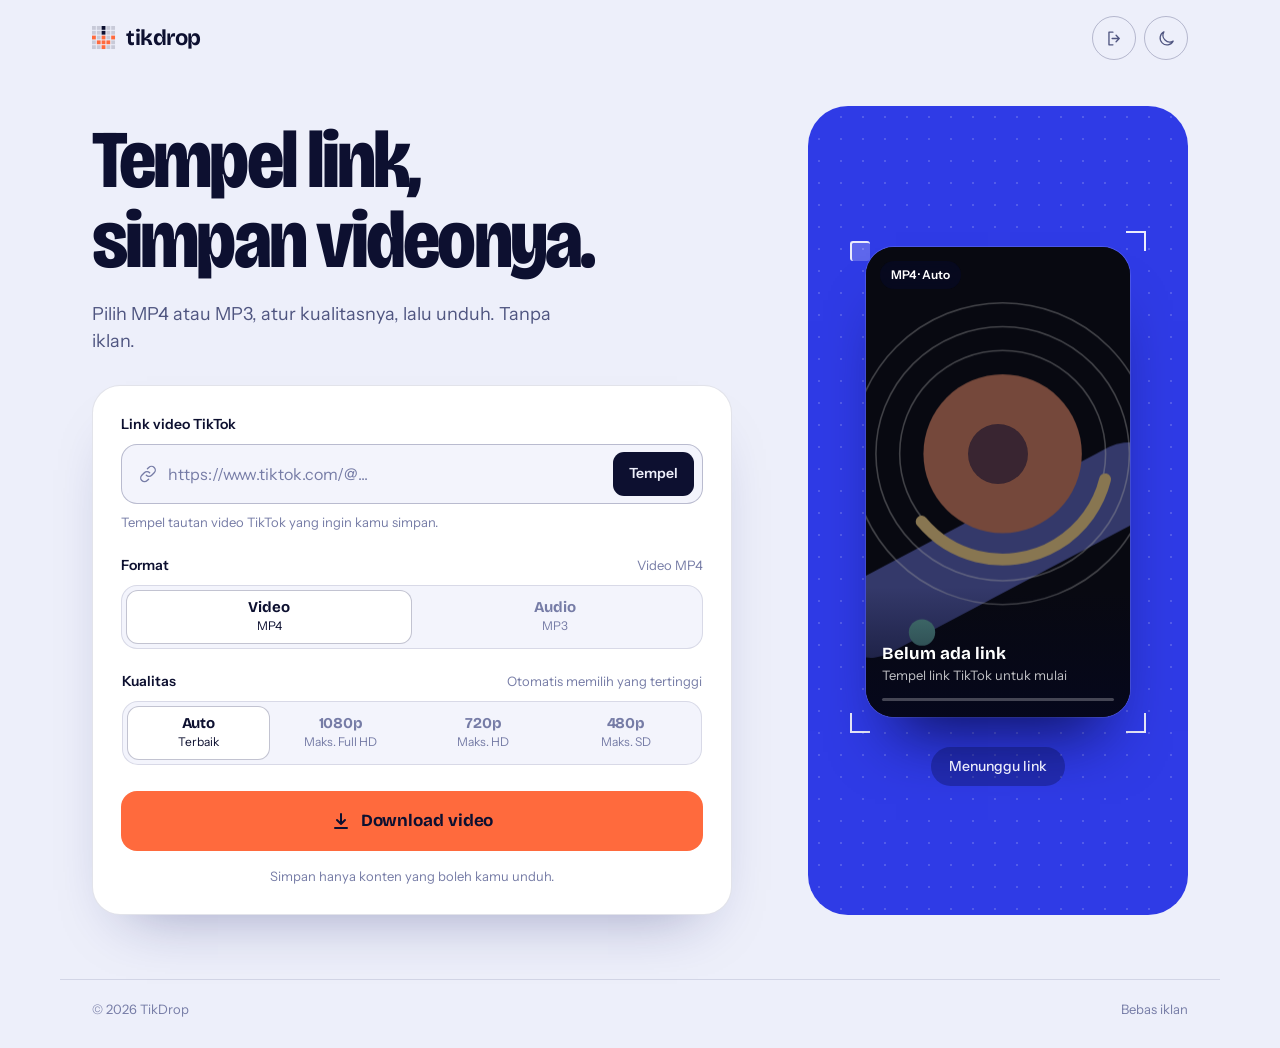
==== frontend/index.html @ a1f44646 "Prepare TikDrop for cloud deployment" ====
<!doctype html>
<html lang="id">
<head>
<meta charset="utf-8" />
<meta name="viewport" content="width=device-width, initial-scale=1, viewport-fit=cover" />
<meta name="theme-color" content="#0d1030" />
<meta name="color-scheme" content="dark light" />
<meta name="mobile-web-app-capable" content="yes" />
<meta name="apple-mobile-web-app-capable" content="yes" />
<meta name="apple-mobile-web-app-status-bar-style" content="black-translucent" />
<meta name="apple-mobile-web-app-title" content="TikDrop" />
<link rel="manifest" href="/manifest.json" />
<link rel="apple-touch-icon" sizes="180x180" href="/icons/apple-touch-icon.png" />
<meta name="description" content="TikDrop — simpan video TikTok sebagai MP4 atau MP3, tanpa iklan." />
<title>TikDrop — Tempel link, simpan videonya</title>
<link rel="icon" href="data:image/svg+xml,%3Csvg xmlns='http://www.w3.org/2000/svg' viewBox='0 0 32 32'%3E%3Crect width='32' height='32' rx='8' fill='%230d1030'/%3E%3Cpath d='M13 6h6v9h5l-8 9-8-9h5z' fill='%23ff6a3d'/%3E%3C/svg%3E" />
<link rel="preconnect" href="https://fonts.googleapis.com" />
<link rel="preconnect" href="https://fonts.gstatic.com" crossorigin />
<link href="https://fonts.googleapis.com/css2?family=Bricolage+Grotesque:opsz,wdth,wght@12..96,75..100,500..800&family=Instrument+Sans:wght@400..700&display=swap" rel="stylesheet" />
<link rel="stylesheet" href="style.css" />
<script>try{document.documentElement.dataset.theme=localStorage.getItem('tikdrop-theme')||(matchMedia('(prefers-color-scheme: light)').matches?'light':'dark')}catch(e){document.documentElement.dataset.theme='dark'}</script>
</head>
<body>
<header class="top">
  <a class="brand" href="#top" aria-label="TikDrop beranda">
    <svg viewBox="0 0 25 25" aria-hidden="true"><g fill="currentColor" opacity=".16"><rect x="0" y="0" width="4" height="4"/><rect x="5" y="0" width="4" height="4"/><rect x="15" y="0" width="4" height="4"/><rect x="20" y="0" width="4" height="4"/><rect x="5" y="5" width="4" height="4"/><rect x="15" y="5" width="4" height="4"/><rect x="0" y="5" width="4" height="4"/><rect x="20" y="5" width="4" height="4"/><rect x="5" y="10" width="4" height="4"/><rect x="15" y="10" width="4" height="4"/><rect x="0" y="15" width="4" height="4"/><rect x="20" y="15" width="4" height="4"/><rect x="0" y="20" width="4" height="4"/><rect x="5" y="20" width="4" height="4"/><rect x="15" y="20" width="4" height="4"/><rect x="20" y="20" width="4" height="4"/></g><g fill="currentColor"><rect x="10" y="0" width="4" height="4"/><rect x="10" y="5" width="4" height="4"/></g><g fill="#ff6a3d"><rect x="0" y="10" width="4" height="4"/><rect x="10" y="10" width="4" height="4"/><rect x="20" y="10" width="4" height="4"/><rect x="5" y="15" width="4" height="4"/><rect x="10" y="15" width="4" height="4"/><rect x="15" y="15" width="4" height="4"/><rect x="10" y="20" width="4" height="4"/></g></svg>
    <span>tikdrop</span>
  </a>
  <div class="top-actions">
  <button class="theme install-control" id="installButton" type="button" aria-label="Install TikDrop" title="Install TikDrop" hidden>
    <svg viewBox="0 0 24 24" aria-hidden="true"><rect x="5" y="3" width="14" height="18" rx="2.5" fill="none" stroke="currentColor" stroke-width="1.7"/><path d="M12 8v8m-4-4h8" fill="none" stroke="currentColor" stroke-width="1.7" stroke-linecap="round"/></svg>
  </button>
  <button class="theme" id="logoutButton" type="button" aria-label="Keluar dari TikDrop" title="Keluar">
    <svg viewBox="0 0 24 24" aria-hidden="true"><path d="M10 4H5v16h5M14 8l4 4-4 4m4-4H9" fill="none" stroke="currentColor" stroke-width="1.7" stroke-linecap="round" stroke-linejoin="round"/></svg>
  </button>
  <button class="theme" id="themeButton" type="button" aria-label="Ganti tema" title="Ganti tema">
    <svg class="sun" viewBox="0 0 24 24" aria-hidden="true"><circle cx="12" cy="12" r="3.7"/><path d="M12 2v2m0 16v2M4.9 4.9l1.4 1.4m11.4 11.4 1.4 1.4M2 12h2m16 0h2M4.9 19.1l1.4-1.4m11.4-11.4 1.4-1.4"/></svg>
    <svg class="moon" viewBox="0 0 24 24" aria-hidden="true"><path d="M20.4 15.3A8.6 8.6 0 0 1 8.7 3.6 8.7 8.7 0 1 0 20.4 15.3Z"/></svg>
  </button>
  </div>
</header>

<dialog class="install-help" id="installHelp" aria-labelledby="installHelpTitle">
  <form method="dialog">
    <h2 id="installHelpTitle">Tambahkan TikDrop ke Home Screen</h2>
    <p>Di Safari, ketuk tombol Bagikan, pilih <strong>Tambahkan ke Layar Utama</strong>, lalu ketuk Tambahkan.</p>
    <button class="go" type="submit">Mengerti</button>
  </form>
</dialog>

<main class="hero" id="top">
  <div class="lead">
    <h1 id="pageTitle"><span class="ln"><span>Tempel link,</span></span><span class="ln"><span>simpan videonya.</span></span></h1>
    <p>Pilih MP4 atau MP3, atur kualitasnya, lalu unduh. Tanpa iklan.</p>
  </div>

  <div class="panel" id="downloader">
    <label class="lbl" for="videoUrl">Link video TikTok</label>
    <div class="url" id="urlField">
      <svg class="lead-ico" viewBox="0 0 24 24" aria-hidden="true"><path d="M10 13.5a4.5 4.5 0 0 0 6.4 0l3-3a4.5 4.5 0 0 0-6.4-6.4l-1.7 1.7M14 10.5a4.5 4.5 0 0 0-6.4 0l-3 3a4.5 4.5 0 0 0 6.4 6.4l1.7-1.7"/></svg>
      <input id="videoUrl" type="url" inputmode="url" autocomplete="url" autocapitalize="off" spellcheck="false" placeholder="https://www.tiktok.com/@..." />
      <button class="clear" id="clearButton" type="button" aria-label="Hapus tautan">×</button>
      <button class="paste" id="pasteButton" type="button" aria-label="Tempel link dari clipboard">Tempel</button>
    </div>
    <p class="hint" id="fieldHint">Tempel tautan video TikTok yang ingin kamu simpan.</p>

    <div class="row"><span class="lbl">Format</span><span class="sub" id="formatHint">Video MP4</span></div>
    <div class="seg" id="formatSeg" style="--n:2;--i:0" role="group" aria-label="Pilih format download">
      <span class="thumb" aria-hidden="true"></span>
      <button class="format-option" data-format="video" type="button" aria-pressed="true"><strong>Video</strong><small>MP4</small></button>
      <button class="format-option" data-format="audio" type="button" aria-pressed="false"><strong>Audio</strong><small>MP3</small></button>
    </div>

    <div class="collapse" id="qualityRow">
      <div>
        <div class="row"><span class="lbl">Kualitas</span><span class="sub" id="qualityHint">Otomatis memilih yang tertinggi</span></div>
        <div class="seg" id="qualitySeg" style="--n:4;--i:0" role="group" aria-label="Pilih kualitas video">
          <span class="thumb" aria-hidden="true"></span>
          <button class="quality-option" data-quality="best" type="button" aria-pressed="true"><strong>Auto</strong><small>Terbaik</small></button>
          <button class="quality-option" data-quality="1080" type="button" aria-pressed="false"><strong>1080p</strong><small>Maks. Full HD</small></button>
          <button class="quality-option" data-quality="720" type="button" aria-pressed="false"><strong>720p</strong><small>Maks. HD</small></button>
          <button class="quality-option" data-quality="480" type="button" aria-pressed="false"><strong>480p</strong><small>Maks. SD</small></button>
        </div>
      </div>
    </div>

    <button class="go" id="downloadButton" type="button">
      <svg class="dl" viewBox="0 0 20 20" aria-hidden="true"><path d="M10 3v10m-4-4 4 4 4-4M4 17h12"/></svg>
      <span class="button-text">Download video</span>
    </button>
    <div class="message" id="message" role="status" aria-live="polite"></div>
    <p class="legal">Simpan hanya konten yang boleh kamu unduh.</p>
  </div>

  <aside class="stage" aria-hidden="true">
    <div class="vf" id="vf" data-state="idle">
      <i class="cn tl"></i><i class="cn tr"></i><i class="cn bl"></i><i class="cn br"></i>
      <div class="screen" id="screen">
          <canvas id="cv"></canvas><img id="videoThumbnail" class="preview-thumb" alt="" aria-hidden="true"><span class="scan"></span>
        <span class="tag" id="hudTag">MP4 · Auto</span>
        <svg class="glyph" viewBox="0 0 64 64"><circle cx="32" cy="32" r="30" fill="rgba(8,10,40,.55)"/><g class="g-idle" fill="none" stroke="#fff" stroke-width="3" stroke-linecap="round"><path d="M28 34a6 6 0 0 0 8.5 0l4-4a6 6 0 0 0-8.5-8.5l-2 2M36 30a6 6 0 0 0-8.5 0l-4 4a6 6 0 0 0 8.5 8.5l2-2"/></g><path class="g-ready" d="M26 21v22l18-11z" fill="#fff"/><path class="g-done" d="M20 33l8 8 16-17" fill="none" stroke="#ffc247" stroke-width="4" stroke-linecap="round" stroke-linejoin="round"/><path class="g-error" d="M32 20v15m0 8v1" fill="none" stroke="#ff8a8a" stroke-width="4" stroke-linecap="round"/></svg>
        <div class="cap"><b id="hudUser">Belum ada link</b><span id="hudMeta">Tempel link TikTok untuk mulai</span><div class="tl"><i></i></div></div>
      </div>
    </div>
    <p class="tray" id="tray">Menunggu link</p>
  </aside>
</main>

<footer class="foot"><span>© 2026 TikDrop</span><span>Bebas iklan</span></footer>
<script src="app.js"></script>
</body>
</html>
---- frontend/style.css ----
:root{--bg:#0d1030;--surface:#151a45;--field:#0f1338;--thumb:#2a3282;--ink:#eef0ff;--muted:#a3a9d6;--faint:#8087bd;--line:rgba(150,160,255,.15);--line2:rgba(150,160,255,.3);--accent:#ff6a3d;--on-accent:#0d1030;--stage:#2b35d8;--danger:#ff8f8f;--focus:#ff6a3d;--shadow:none;color-scheme:dark}
[data-theme=light]{--bg:#edeffa;--surface:#fff;--field:#f3f4fc;--thumb:#fff;--ink:#0d1030;--muted:#4f5580;--faint:#767ca6;--line:rgba(20,26,80,.12);--line2:rgba(20,26,80,.26);--stage:#2f3be6;--danger:#c42a2a;--focus:#2f3be6;--shadow:0 30px 60px -34px rgba(20,26,100,.4);color-scheme:light}
*{box-sizing:border-box}
html{scroll-behavior:smooth}
body{margin:0;min-width:320px;min-height:100vh;background:var(--bg);color:var(--ink);font:400 16px/1.5 'Instrument Sans',system-ui,sans-serif;overflow-x:hidden;transition:background .4s}
button,input{font:inherit;color:inherit}button{cursor:pointer;-webkit-tap-highlight-color:transparent}
a{color:inherit;text-decoration:none}p,h1{margin:0}
:focus-visible{outline:2px solid var(--focus);outline-offset:3px}
.top,.hero,.foot{width:min(1160px,100%);margin:0 auto;padding-left:clamp(18px,3vw,32px);padding-right:clamp(18px,3vw,32px)}
.top{height:76px;display:flex;align-items:center;justify-content:space-between}
.top-actions{display:flex;align-items:center;gap:8px}
.install-control[hidden]{display:none}
.brand{display:inline-flex;align-items:center;gap:10px;font:700 22px 'Bricolage Grotesque',sans-serif;letter-spacing:-.02em}.brand svg{width:24px;height:24px}
.theme{width:44px;height:44px;border-radius:50%;border:1px solid var(--line2);background:transparent;display:grid;place-items:center;color:var(--muted);position:relative;transition:color .2s,border-color .2s}
.theme:hover{color:var(--ink)}.theme svg{grid-area:1/1;width:19px;height:19px;fill:none;stroke:currentColor;stroke-width:1.6;stroke-linecap:round;stroke-linejoin:round;transition:transform .5s cubic-bezier(.3,1.4,.5,1),opacity .3s}
.install-help{width:min(420px,calc(100vw - 32px));padding:24px;border:1px solid var(--line2);border-radius:24px;background:var(--surface);color:var(--ink);box-shadow:var(--shadow)}
.install-help::backdrop{background:rgba(5,7,30,.64);backdrop-filter:blur(5px)}
.install-help form{display:grid;gap:12px}.install-help h2{font:700 24px/1.1 'Bricolage Grotesque',sans-serif}.install-help p{color:var(--muted);font-size:15px}.install-help .go{height:52px;margin-top:4px}
[data-theme=dark] .moon,[data-theme=light] .sun{opacity:0;transform:rotate(-80deg) scale(.4)}
.hero{display:grid;grid-template-columns:minmax(0,1fr) 380px;grid-template-areas:"lead stage" "panel stage";column-gap:clamp(28px,4vw,56px);row-gap:30px;padding-top:30px;padding-bottom:64px;align-items:start}
.lead{grid-area:lead;padding-top:14px}
h1{font:800 clamp(44px,6.4vw,84px)/.98 'Bricolage Grotesque',sans-serif;font-stretch:84%;letter-spacing:-.035em}
.ln{display:block;overflow:hidden;padding-bottom:.1em;margin-bottom:-.1em}.ln>span{display:block;animation:rise 1s cubic-bezier(.2,.8,.2,1) both}.ln+.ln>span{animation-delay:.1s}
@keyframes rise{from{transform:translateY(105%)}}
.lead p{margin-top:20px;max-width:42ch;color:var(--muted);font-size:18px}
.panel{grid-area:panel;max-width:640px;background:var(--surface);border:1px solid var(--line);border-radius:28px;padding:28px;box-shadow:var(--shadow);transition:background .4s}
.lbl{font-size:14px;font-weight:600;display:block}.sub{font-size:13px;color:var(--faint);text-align:right}
.row{display:flex;justify-content:space-between;align-items:baseline;gap:12px;margin:22px 0 9px}.panel>.lbl{margin-bottom:9px}
.url{height:60px;display:flex;align-items:center;gap:8px;padding:0 8px 0 16px;background:var(--field);border:1.5px solid var(--line2);border-radius:16px;transition:border-color .2s,box-shadow .2s}
.url:focus-within{border-color:var(--focus);box-shadow:0 0 0 4px color-mix(in srgb,var(--focus) 18%,transparent)}
.url.invalid{border-color:var(--danger);animation:shake .4s}
@keyframes shake{25%{transform:translateX(-6px)}60%{transform:translateX(5px)}85%{transform:translateX(-2px)}}
.lead-ico{width:20px;height:20px;flex:none;fill:none;stroke:var(--faint);stroke-width:1.6;stroke-linecap:round}
.url input{flex:1;min-width:0;height:100%;border:0;outline:0;background:none;font-size:16px}.url input::placeholder{color:var(--faint)}
.paste{height:44px;padding:0 16px;border:0;border-radius:11px;background:var(--ink);color:var(--bg);font-weight:600;font-size:14px;transition:transform .15s}.paste:active{transform:scale(.96)}
.clear{display:none;width:44px;height:44px;flex:none;border:0;border-radius:50%;background:none;color:var(--faint);font-size:22px;line-height:1;padding:0}.clear.visible{display:block}.clear:hover{color:var(--ink)}
.hint{font-size:13px;color:var(--faint);margin-top:9px;min-height:20px}.hint.error{color:var(--danger)}
.seg{position:relative;display:grid;grid-auto-flow:column;grid-auto-columns:1fr;padding:4px;background:var(--field);border:1px solid var(--line);border-radius:16px}
.thumb{position:absolute;top:4px;bottom:4px;left:4px;width:calc((100% - 8px)/var(--n));border-radius:12px;background:var(--thumb);border:1px solid var(--line2);transform:translateX(calc(var(--i)*100%));transition:transform .5s cubic-bezier(.34,1.3,.5,1)}
.seg button{position:relative;z-index:1;height:54px;border:0;background:none;display:grid;align-content:center;justify-items:center;gap:1px;color:var(--faint);transition:color .25s}
.seg strong{font:700 15px 'Bricolage Grotesque',sans-serif;letter-spacing:-.01em}.seg small{font-size:12px}
.seg button[aria-pressed=true]{color:var(--ink)}
.collapse{display:grid;grid-template-rows:1fr;transition:grid-template-rows .45s cubic-bezier(.3,.8,.2,1),opacity .3s}.collapse>div{overflow:hidden;min-height:0;padding:0 1px}
.collapse.audio-mode{grid-template-rows:0fr;opacity:0}
.go{width:100%;height:60px;margin-top:26px;border:0;border-radius:16px;background:var(--accent);color:var(--on-accent);display:flex;align-items:center;justify-content:center;gap:10px;font:700 17px 'Bricolage Grotesque',sans-serif;letter-spacing:-.005em;position:relative;overflow:hidden;transition:transform .2s cubic-bezier(.3,1.4,.5,1),filter .2s}
.go:hover{transform:translateY(-2px);filter:brightness(1.06)}.go:active{transform:scale(.985)}.go:disabled{cursor:wait}
.go::after{content:'';position:absolute;inset:0;background:linear-gradient(100deg,transparent 30%,rgba(255,255,255,.4) 50%,transparent 70%);transform:translateX(-100%)}
.go.loading::after{animation:sweep 1.1s ease-in-out infinite}@keyframes sweep{to{transform:translateX(100%)}}
.dl{width:20px;height:20px;fill:none;stroke:currentColor;stroke-width:2;stroke-linecap:round;stroke-linejoin:round}.go:hover:not(:disabled) .dl{animation:bob .8s ease-in-out infinite}.go.loading .dl{animation:spin 1s linear infinite;stroke-dasharray:48;opacity:.7}
@keyframes bob{50%{transform:translateY(3px)}}@keyframes spin{to{transform:rotate(360deg)}}
.message{font-size:14px;line-height:1.5;overflow-wrap:anywhere}.message:not(:empty){margin-top:14px;padding:11px 14px;border-radius:12px;background:var(--field);border:1px solid var(--line)}
.message.error{color:var(--danger);border-color:color-mix(in srgb,var(--danger) 40%,transparent)}.message.success{color:var(--ink)}
.legal{margin-top:16px;font-size:13px;color:var(--faint);text-align:center}
.stage{grid-area:stage;align-self:stretch;position:relative;display:flex;flex-direction:column;align-items:center;justify-content:center;gap:30px;padding:48px 24px 36px;border-radius:40px;color:#fff;background:var(--stage) radial-gradient(rgba(255,255,255,.17) 1px,transparent 1.4px) 0 0/22px 22px;transition:background-color .4s}
.vf{--o:16px;position:relative;width:min(100%,264px)}
.screen{position:relative;aspect-ratio:9/16;border-radius:28px;overflow:hidden;background:#0a0e2a;box-shadow:0 44px 60px -30px rgba(4,6,50,.75),0 0 0 1px rgba(255,255,255,.14)}
.screen.drop{animation:drop .8s cubic-bezier(.3,0,.2,1)}
@keyframes drop{25%{transform:translateY(-10px)}55%{transform:translateY(16px) scale(.97,1.02)}78%{transform:translateY(-3px)}}
canvas{position:absolute;inset:0;width:100%;height:100%;transition:filter .7s}
.preview-thumb{position:absolute;z-index:1;inset:0;width:100%;height:100%;object-fit:cover;opacity:0;pointer-events:none;transition:opacity .3s}
.screen.has-thumbnail .preview-thumb{opacity:1}
.scan,.tag,.glyph,.cap{z-index:2}
[data-state=idle] canvas{filter:saturate(.5) brightness(.6)}[data-state=error] canvas{filter:grayscale(1) brightness(.45)}
.scan{position:absolute;left:0;right:0;top:-38%;height:38%;background:linear-gradient(transparent,rgba(255,255,255,.3));border-bottom:2px solid #fff;opacity:0}
[data-state=busy] .scan{opacity:1;animation:scan 1.3s cubic-bezier(.5,0,.3,1) infinite}@keyframes scan{to{transform:translateY(365%)}}
.tag{position:absolute;top:14px;left:14px;padding:5px 11px;border-radius:99px;background:rgba(8,10,40,.6);backdrop-filter:blur(8px);font-size:12px;font-weight:600}
.glyph{position:absolute;left:50%;top:44%;width:64px;height:64px;margin:-32px 0 0 -32px;transition:opacity .35s,transform .5s cubic-bezier(.3,1.5,.5,1)}
.glyph g,.glyph path{display:none}[data-state=idle] .g-idle,[data-state=ready] .g-ready,[data-state=done] .g-done,[data-state=error] .g-error{display:block}
[data-state=busy] .glyph{opacity:0;transform:scale(.5)}
.cap{position:absolute;inset:auto 0 0;padding:56px 16px 16px;display:grid;gap:2px;background:linear-gradient(transparent,rgba(5,7,30,.8))}
.cap b{font:700 17px 'Bricolage Grotesque',sans-serif;overflow:hidden;text-overflow:ellipsis;white-space:nowrap}.cap span{font-size:13px;opacity:.75}
.tl{height:3px;margin-top:10px;border-radius:3px;background:rgba(255,255,255,.25);overflow:hidden}.tl i{display:block;height:100%;background:#fff;transform:scaleX(0);transform-origin:left;transition:transform .6s}
[data-state=ready] .tl i,[data-state=busy] .tl i{animation:play 5s linear infinite}[data-state=done] .tl i{transform:scaleX(1);background:#ffc247}@keyframes play{to{transform:scaleX(1)}}
.cn{position:absolute;width:20px;height:20px;border:0 solid #fff;opacity:.9;transition:transform .55s cubic-bezier(.3,1.5,.5,1),border-color .3s}
.tl.cn{top:0;left:0}
.cn.tl{top:0;left:0;border-width:2px 0 0 2px;transform:translate(calc(-1*var(--o)),calc(-1*var(--o)))}
.cn.tr{top:0;right:0;border-width:2px 2px 0 0;transform:translate(var(--o),calc(-1*var(--o)))}
.cn.bl{bottom:0;left:0;border-width:0 0 2px 2px;transform:translate(calc(-1*var(--o)),var(--o))}
.cn.br{bottom:0;right:0;border-width:0 2px 2px 0;transform:translate(var(--o),var(--o))}
[data-state=ready],[data-state=busy],[data-state=done]{--o:8px}[data-state=done] .cn{border-color:#ffc247}[data-state=error] .cn{border-color:#ff8f8f}
.tray{font-size:14px;font-weight:500;text-align:center;opacity:.9;max-width:100%;overflow:hidden;text-overflow:ellipsis;white-space:nowrap;padding:9px 18px;border-radius:99px;background:rgba(8,10,60,.35)}
.foot{display:flex;justify-content:space-between;padding-top:20px;padding-bottom:28px;border-top:1px solid var(--line);color:var(--faint);font-size:13px}
@media (max-width:900px){
  .hero{grid-template-columns:minmax(0,1fr);grid-template-areas:"lead" "stage" "panel";row-gap:18px;padding-top:12px}
  .panel{max-width:none;padding:20px}.lead p{font-size:16px;margin-top:14px}
  .stage{flex-direction:row;justify-content:flex-start;gap:18px;padding:16px 18px;border-radius:26px}
  .vf{width:64px;flex:none;--o:5px}.screen{border-radius:12px}.cn{width:9px;height:9px}
  .tag,.glyph,.cap{display:none}.tray{background:none;padding:0;text-align:left;white-space:normal;font-size:15px}
}
@media (max-width:420px){.url{padding-left:12px}.paste{padding:0 12px}.seg button{height:52px}}
::view-transition-old(root),::view-transition-new(root){animation:none;mix-blend-mode:normal}
@media (prefers-reduced-motion:reduce){*,*::before,*::after{animation-duration:.01ms!important;animation-iteration-count:1!important;transition-duration:.01ms!important;scroll-behavior:auto!important}}
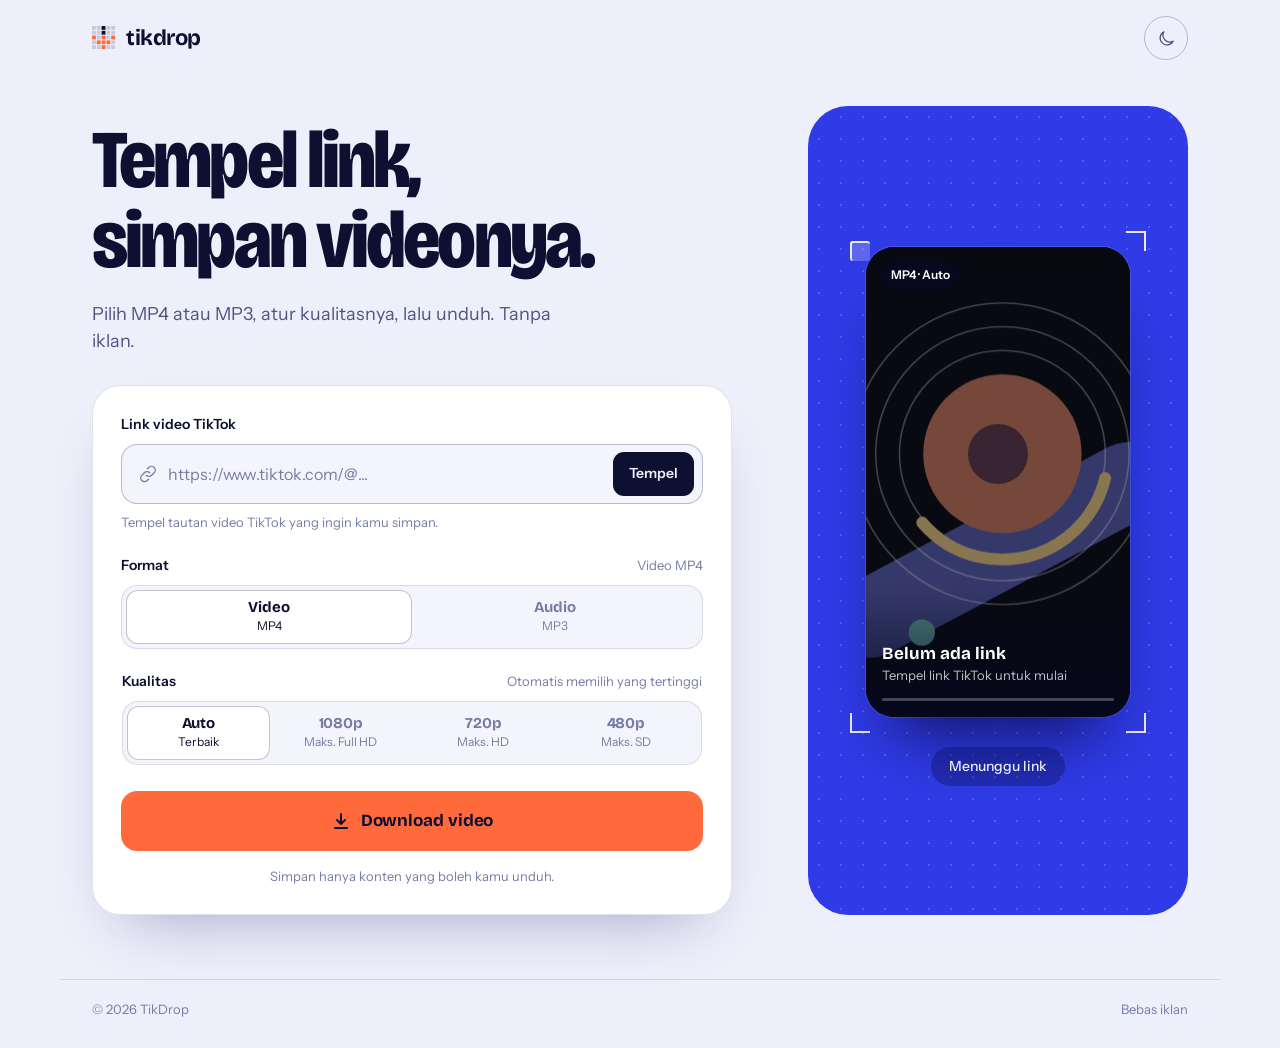
==== commit 837f4306: "Remove login and enable public access" ====
--- a/frontend/index.html
+++ b/frontend/index.html
@@ -29,9 +29,6 @@
   <div class="top-actions">
   <button class="theme install-control" id="installButton" type="button" aria-label="Install TikDrop" title="Install TikDrop" hidden>
     <svg viewBox="0 0 24 24" aria-hidden="true"><rect x="5" y="3" width="14" height="18" rx="2.5" fill="none" stroke="currentColor" stroke-width="1.7"/><path d="M12 8v8m-4-4h8" fill="none" stroke="currentColor" stroke-width="1.7" stroke-linecap="round"/></svg>
-  </button>
-  <button class="theme" id="logoutButton" type="button" aria-label="Keluar dari TikDrop" title="Keluar">
-    <svg viewBox="0 0 24 24" aria-hidden="true"><path d="M10 4H5v16h5M14 8l4 4-4 4m4-4H9" fill="none" stroke="currentColor" stroke-width="1.7" stroke-linecap="round" stroke-linejoin="round"/></svg>
   </button>
   <button class="theme" id="themeButton" type="button" aria-label="Ganti tema" title="Ganti tema">
     <svg class="sun" viewBox="0 0 24 24" aria-hidden="true"><circle cx="12" cy="12" r="3.7"/><path d="M12 2v2m0 16v2M4.9 4.9l1.4 1.4m11.4 11.4 1.4 1.4M2 12h2m16 0h2M4.9 19.1l1.4-1.4m11.4-11.4 1.4-1.4"/></svg>
